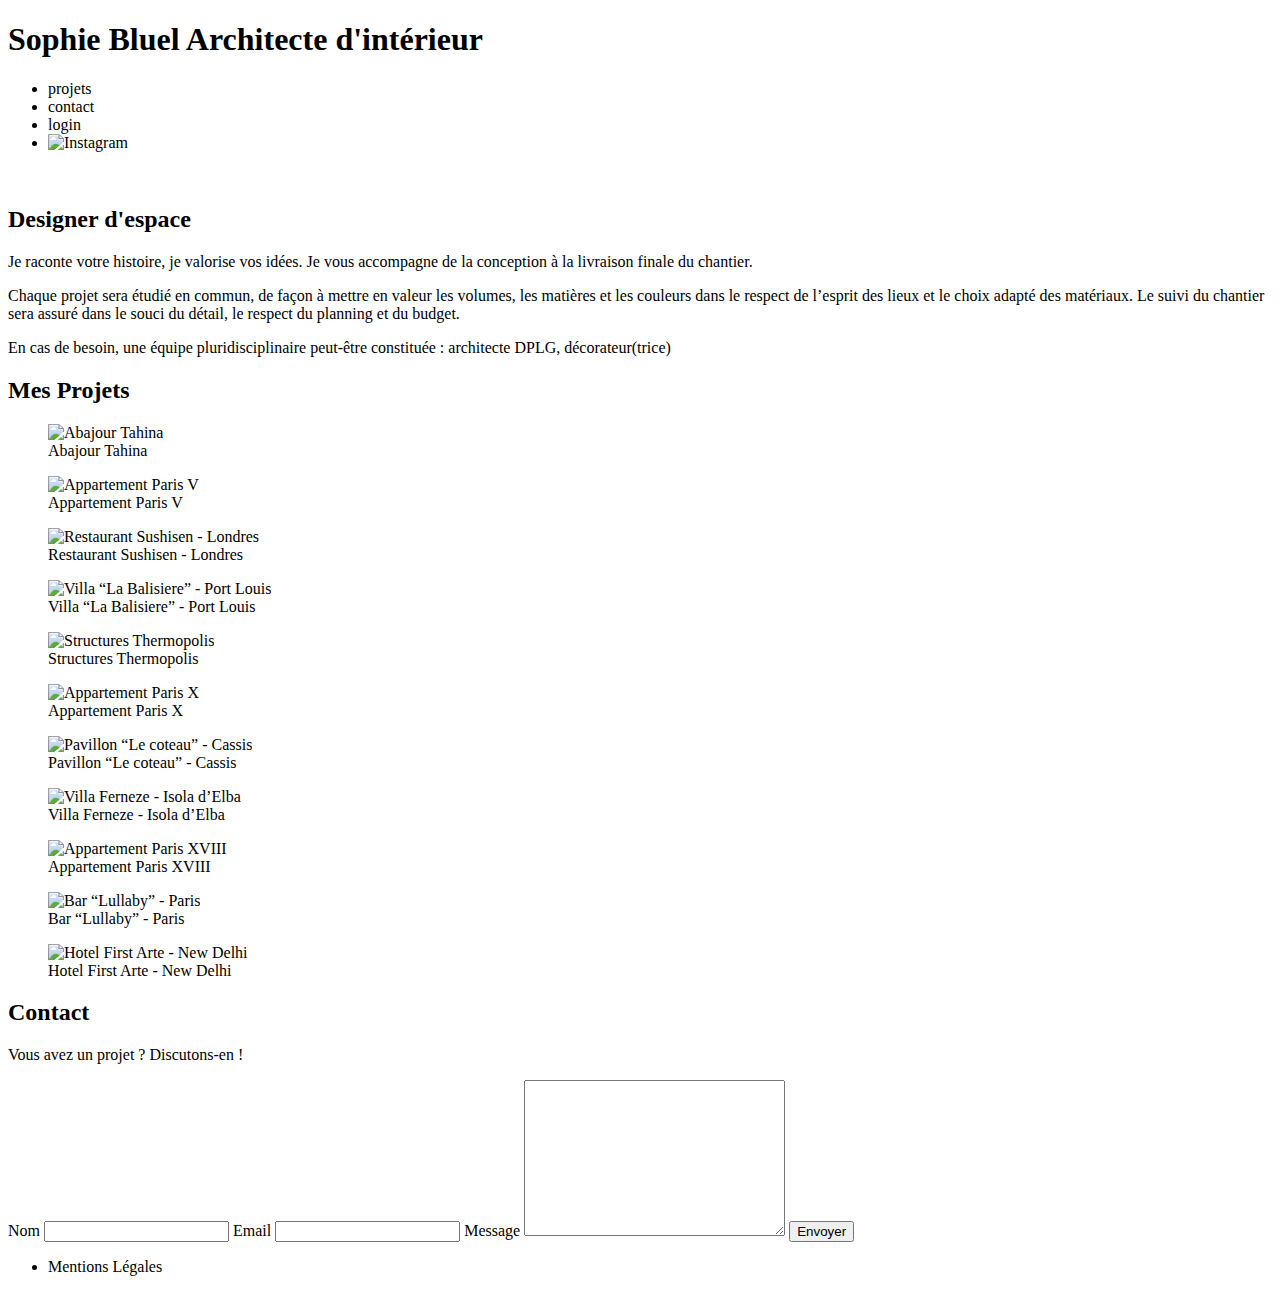
==== FrontEnd/index.html @ 4ad8ba9e "Ajout du code de base" ====
<!DOCTYPE html>
<html lang="fr">
    <head>
        <meta charset="UTF-8" />
        <title>Sophie Bluel - Architecte d'intérieur</title>
        <meta name="viewport" content="width=device-width, initial-scale=1.0" />
        <link rel="preconnect" href="https://fonts.googleapis.com" />
        <link rel="preconnect" href="https://fonts.gstatic.com" crossorigin />
        <link
            href="https://fonts.googleapis.com/css2?family=Syne:wght@700;800&family=Work+Sans&display=swap"
            rel="stylesheet" />
        <meta name="description" content="" />
        <link rel="stylesheet" href="./assets/style.css" />
    </head>
    <body>
        <header>
            <h1>
                Sophie Bluel
                <span>Architecte d'intérieur</span>
            </h1>
            <nav>
                <ul>
                    <li>projets</li>
                    <li>contact</li>
                    <li>login</li>
                    <li><img src="./assets/icons/instagram.png" alt="Instagram" /></li>
                </ul>
            </nav>
        </header>
        <main>
            <section id="introduction">
                <figure>
                    <img src="./assets/images/sophie-bluel.png" alt="" />
                </figure>
                <article>
                    <h2>Designer d'espace</h2>
                    <p>
                        Je raconte votre histoire, je valorise vos idées. Je vous accompagne de la conception à la
                        livraison finale du chantier.
                    </p>
                    <p>
                        Chaque projet sera étudié en commun, de façon à mettre en valeur les volumes, les matières et
                        les couleurs dans le respect de l’esprit des lieux et le choix adapté des matériaux. Le suivi du
                        chantier sera assuré dans le souci du détail, le respect du planning et du budget.
                    </p>
                    <p>
                        En cas de besoin, une équipe pluridisciplinaire peut-être constituée : architecte DPLG,
                        décorateur(trice)
                    </p>
                </article>
            </section>
            <section id="portfolio">
                <h2>Mes Projets</h2>
                <div class="gallery">
                    <figure>
                        <img src="assets/images/abajour-tahina.png" alt="Abajour Tahina" />
                        <figcaption>Abajour Tahina</figcaption>
                    </figure>
                    <figure>
                        <img src="assets/images/appartement-paris-v.png" alt="Appartement Paris V" />
                        <figcaption>Appartement Paris V</figcaption>
                    </figure>
                    <figure>
                        <img src="assets/images/restaurant-sushisen-londres.png" alt="Restaurant Sushisen - Londres" />
                        <figcaption>Restaurant Sushisen - Londres</figcaption>
                    </figure>
                    <figure>
                        <img src="assets/images/la-balisiere.png" alt="Villa “La Balisiere” - Port Louis" />
                        <figcaption>Villa “La Balisiere” - Port Louis</figcaption>
                    </figure>
                    <figure>
                        <img src="assets/images/structures-thermopolis.png" alt="Structures Thermopolis" />
                        <figcaption>Structures Thermopolis</figcaption>
                    </figure>
                    <figure>
                        <img src="assets/images/appartement-paris-x.png" alt="Appartement Paris X" />
                        <figcaption>Appartement Paris X</figcaption>
                    </figure>
                    <figure>
                        <img src="assets/images/le-coteau-cassis.png" alt="Pavillon “Le coteau” - Cassis" />
                        <figcaption>Pavillon “Le coteau” - Cassis</figcaption>
                    </figure>
                    <figure>
                        <img src="assets/images/villa-ferneze.png" alt="Villa Ferneze - Isola d’Elba" />
                        <figcaption>Villa Ferneze - Isola d’Elba</figcaption>
                    </figure>
                    <figure>
                        <img src="assets/images/appartement-paris-xviii.png" alt="Appartement Paris XVIII" />
                        <figcaption>Appartement Paris XVIII</figcaption>
                    </figure>
                    <figure>
                        <img src="assets/images/bar-lullaby-paris.png" alt="Bar “Lullaby” - Paris" />
                        <figcaption>Bar “Lullaby” - Paris</figcaption>
                    </figure>
                    <figure>
                        <img src="assets/images/hotel-first-arte-new-delhi.png" alt="Hotel First Arte - New Delhi" />
                        <figcaption>Hotel First Arte - New Delhi</figcaption>
                    </figure>
                </div>
            </section>
            <section id="contact">
                <h2>Contact</h2>
                <p>Vous avez un projet ? Discutons-en !</p>
                <form action="#" method="post">
                    <label for="name">Nom</label>
                    <input type="text" name="name" id="name" />
                    <label for="email">Email</label>
                    <input type="email" name="email" id="email" />
                    <label for="message">Message</label>
                    <textarea name="message" id="message" cols="30" rows="10"></textarea>
                    <input type="submit" value="Envoyer" />
                </form>
            </section>
        </main>

        <footer>
            <nav>
                <ul>
                    <li>Mentions Légales</li>
                </ul>
            </nav>
        </footer>
    </body>
</html>
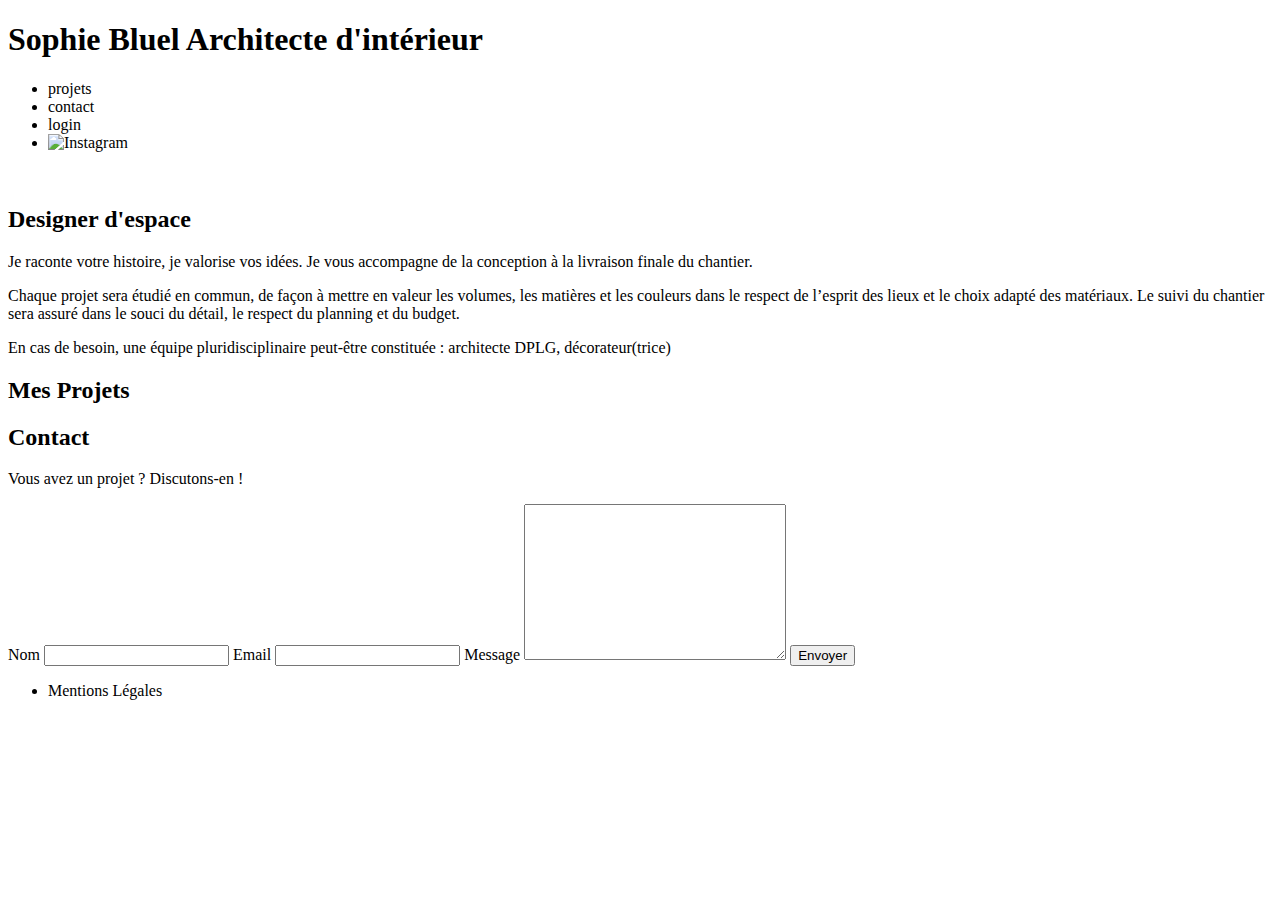
==== commit cf06096e: "Ajout des projects dynamiquement" ====
--- a/FrontEnd/index.html
+++ b/FrontEnd/index.html
@@ -51,52 +51,7 @@
             </section>
             <section id="portfolio">
                 <h2>Mes Projets</h2>
-                <div class="gallery">
-                    <figure>
-                        <img src="assets/images/abajour-tahina.png" alt="Abajour Tahina" />
-                        <figcaption>Abajour Tahina</figcaption>
-                    </figure>
-                    <figure>
-                        <img src="assets/images/appartement-paris-v.png" alt="Appartement Paris V" />
-                        <figcaption>Appartement Paris V</figcaption>
-                    </figure>
-                    <figure>
-                        <img src="assets/images/restaurant-sushisen-londres.png" alt="Restaurant Sushisen - Londres" />
-                        <figcaption>Restaurant Sushisen - Londres</figcaption>
-                    </figure>
-                    <figure>
-                        <img src="assets/images/la-balisiere.png" alt="Villa “La Balisiere” - Port Louis" />
-                        <figcaption>Villa “La Balisiere” - Port Louis</figcaption>
-                    </figure>
-                    <figure>
-                        <img src="assets/images/structures-thermopolis.png" alt="Structures Thermopolis" />
-                        <figcaption>Structures Thermopolis</figcaption>
-                    </figure>
-                    <figure>
-                        <img src="assets/images/appartement-paris-x.png" alt="Appartement Paris X" />
-                        <figcaption>Appartement Paris X</figcaption>
-                    </figure>
-                    <figure>
-                        <img src="assets/images/le-coteau-cassis.png" alt="Pavillon “Le coteau” - Cassis" />
-                        <figcaption>Pavillon “Le coteau” - Cassis</figcaption>
-                    </figure>
-                    <figure>
-                        <img src="assets/images/villa-ferneze.png" alt="Villa Ferneze - Isola d’Elba" />
-                        <figcaption>Villa Ferneze - Isola d’Elba</figcaption>
-                    </figure>
-                    <figure>
-                        <img src="assets/images/appartement-paris-xviii.png" alt="Appartement Paris XVIII" />
-                        <figcaption>Appartement Paris XVIII</figcaption>
-                    </figure>
-                    <figure>
-                        <img src="assets/images/bar-lullaby-paris.png" alt="Bar “Lullaby” - Paris" />
-                        <figcaption>Bar “Lullaby” - Paris</figcaption>
-                    </figure>
-                    <figure>
-                        <img src="assets/images/hotel-first-arte-new-delhi.png" alt="Hotel First Arte - New Delhi" />
-                        <figcaption>Hotel First Arte - New Delhi</figcaption>
-                    </figure>
-                </div>
+                <div class="gallery"></div>
             </section>
             <section id="contact">
                 <h2>Contact</h2>
@@ -120,5 +75,6 @@
                 </ul>
             </nav>
         </footer>
+        <script src="script.js"></script>
     </body>
 </html>
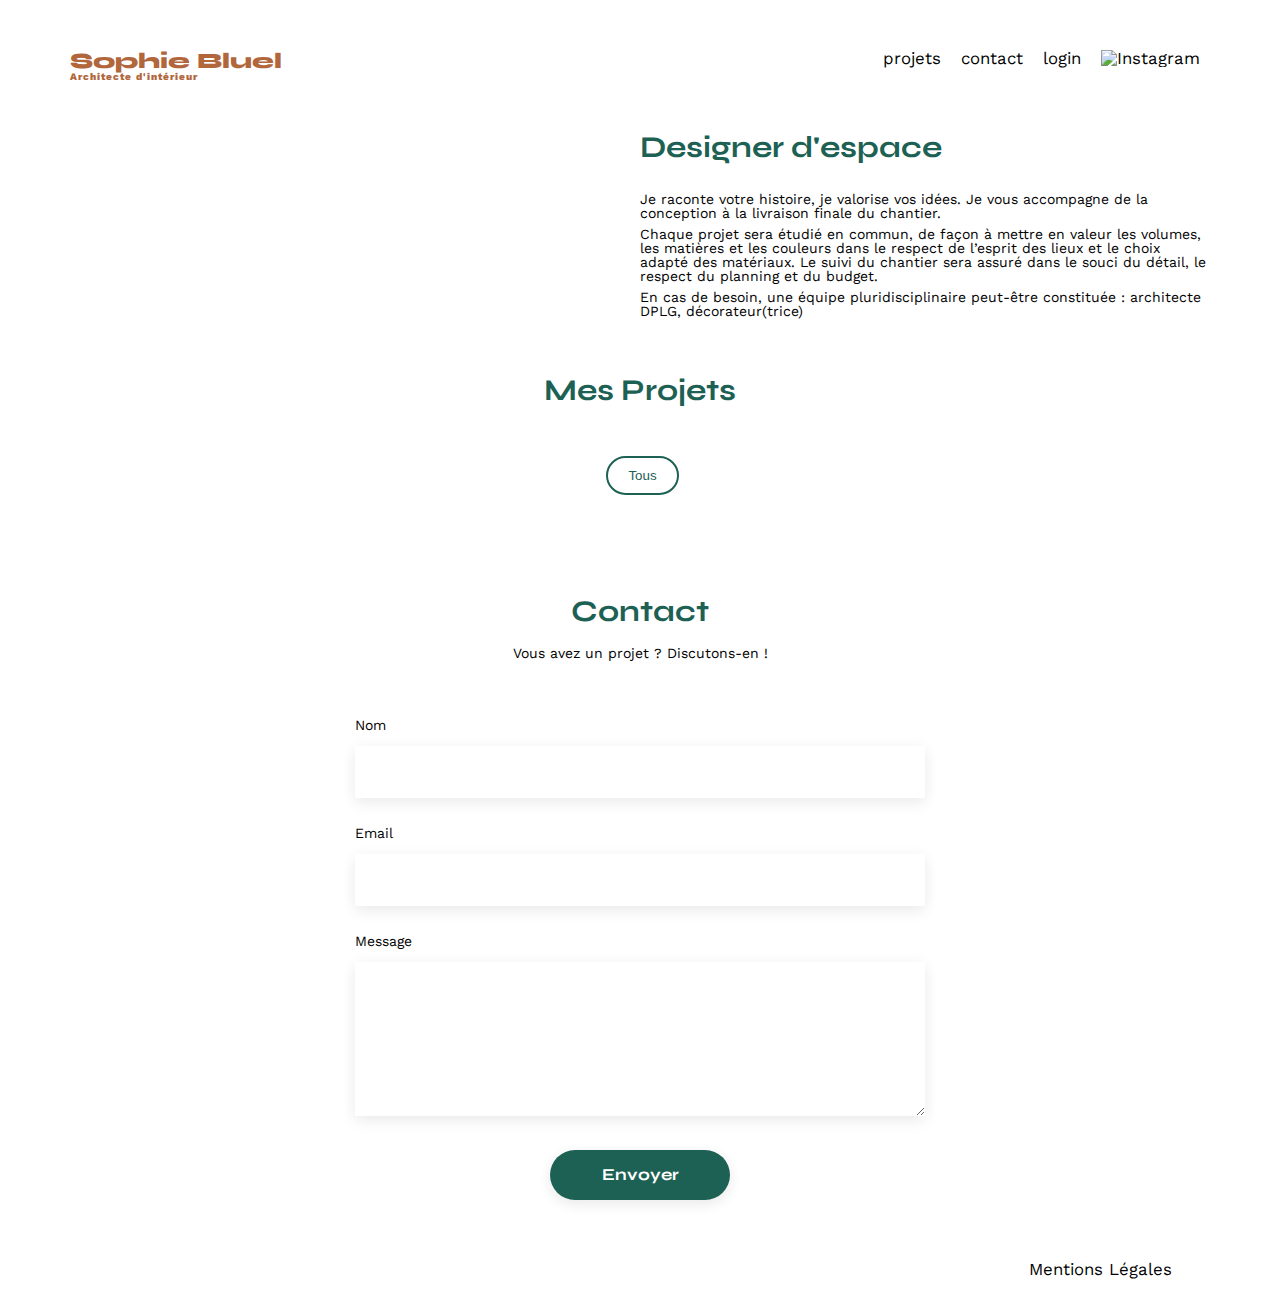
==== commit 9d2a2c75: "Ajout du filtre et des boutons dynamiquement" ====
--- a/FrontEnd/index.html
+++ b/FrontEnd/index.html
@@ -51,6 +51,7 @@
             </section>
             <section id="portfolio">
                 <h2>Mes Projets</h2>
+                <div class="filters"></div>
                 <div class="gallery"></div>
             </section>
             <section id="contact">
--- a/FrontEnd/assets/style.css
+++ b/FrontEnd/assets/style.css
@@ -0,0 +1,287 @@
+/* http://meyerweb.com/eric/tools/css/reset/
+   v2.0 | 20110126
+   License: none (public domain)
+*/
+
+html,
+body,
+div,
+span,
+applet,
+object,
+iframe,
+h1,
+h2,
+h3,
+h4,
+h5,
+h6,
+p,
+blockquote,
+pre,
+a,
+abbr,
+acronym,
+address,
+big,
+cite,
+code,
+del,
+dfn,
+em,
+img,
+ins,
+kbd,
+q,
+s,
+samp,
+small,
+strike,
+strong,
+sub,
+sup,
+tt,
+var,
+b,
+u,
+i,
+center,
+dl,
+dt,
+dd,
+ol,
+ul,
+li,
+fieldset,
+form,
+label,
+legend,
+table,
+caption,
+tbody,
+tfoot,
+thead,
+tr,
+th,
+td,
+article,
+aside,
+canvas,
+details,
+embed,
+figure,
+figcaption,
+footer,
+header,
+hgroup,
+menu,
+nav,
+output,
+ruby,
+section,
+summary,
+time,
+mark,
+audio,
+video {
+    margin: 0;
+    padding: 0;
+    border: 0;
+    font-size: 100%;
+    font: inherit;
+    vertical-align: baseline;
+}
+/* HTML5 display-role reset for older browsers */
+article,
+aside,
+details,
+figcaption,
+figure,
+footer,
+header,
+hgroup,
+menu,
+nav,
+section {
+    display: block;
+}
+body {
+    line-height: 1;
+}
+ol,
+ul {
+    list-style: none;
+}
+blockquote,
+q {
+    quotes: none;
+}
+blockquote:before,
+blockquote:after,
+q:before,
+q:after {
+    content: "";
+    content: none;
+}
+table {
+    border-collapse: collapse;
+    border-spacing: 0;
+}
+/** end reset css**/
+body {
+    max-width: 1140px;
+    margin: auto;
+    font-family: "Work Sans";
+    font-size: 14px;
+}
+header {
+    display: flex;
+    justify-content: space-between;
+    margin: 50px 0;
+}
+section {
+    margin: 50px 0;
+}
+
+h1 {
+    display: flex;
+    flex-direction: column;
+    font-family: "Syne";
+    font-size: 22px;
+    font-weight: 800;
+    color: #b1663c;
+}
+
+h1 > span {
+    font-family: "Work Sans";
+    font-size: 10px;
+    letter-spacing: 0.1em;
+}
+
+h2 {
+    font-family: "Syne";
+    font-weight: 700;
+    font-size: 30px;
+    color: #1d6154;
+}
+nav ul {
+    display: flex;
+    align-items: center;
+    list-style-type: none;
+}
+nav li {
+    padding: 0 10px;
+    font-size: 1.2em;
+}
+
+li:hover {
+    color: #b1663c;
+}
+#introduction {
+    display: flex;
+    align-items: center;
+}
+#introduction figure {
+    flex: 1;
+}
+#introduction img {
+    display: block;
+    margin: auto;
+    width: 80%;
+}
+
+#introduction article {
+    flex: 1;
+}
+#introduction h2 {
+    margin-bottom: 1em;
+}
+
+#introduction p {
+    margin-bottom: 0.5em;
+}
+#portfolio h2 {
+    text-align: center;
+    margin-bottom: 1em;
+}
+.gallery {
+    width: 100%;
+    display: grid;
+    grid-template-columns: 1fr 1fr 1fr;
+    grid-column-gap: 20px;
+    grid-row-gap: 20px;
+}
+
+.gallery img {
+    width: 100%;
+}
+#contact {
+    width: 50%;
+    margin: auto;
+}
+#contact > * {
+    text-align: center;
+}
+#contact h2 {
+    margin-bottom: 20px;
+}
+#contact form {
+    text-align: left;
+    margin-top: 30px;
+    display: flex;
+    flex-direction: column;
+}
+
+#contact input {
+    height: 50px;
+    font-size: 1.2em;
+    border: none;
+    box-shadow: 0px 4px 14px rgba(0, 0, 0, 0.09);
+}
+#contact label {
+    margin: 2em 0 1em 0;
+}
+#contact textarea {
+    border: none;
+    box-shadow: 0px 4px 14px rgba(0, 0, 0, 0.09);
+}
+
+input[type="submit"] {
+    font-family: "Syne";
+    font-weight: 700;
+    color: white;
+    background-color: #1d6154;
+    margin: 2em auto;
+    width: 180px;
+    text-align: center;
+    border-radius: 60px;
+}
+
+footer nav ul {
+    display: flex;
+    justify-content: flex-end;
+    margin: 2em;
+}
+
+.filters {
+    display: flex;
+    flex-wrap: wrap;
+    justify-content: center;
+    align-items: center;
+    margin: 51px;
+}
+
+.filters button {
+    margin-left: 5px;
+    padding: 10px 20px;
+    border: 2px solid #1d6154;
+    border-radius: 20px;
+    background-color: white;
+    color: #1d6154;
+    cursor: pointer;
+}
+
+.filters button.active {
+    background-color: #1d6154;
+    color: white;
+}
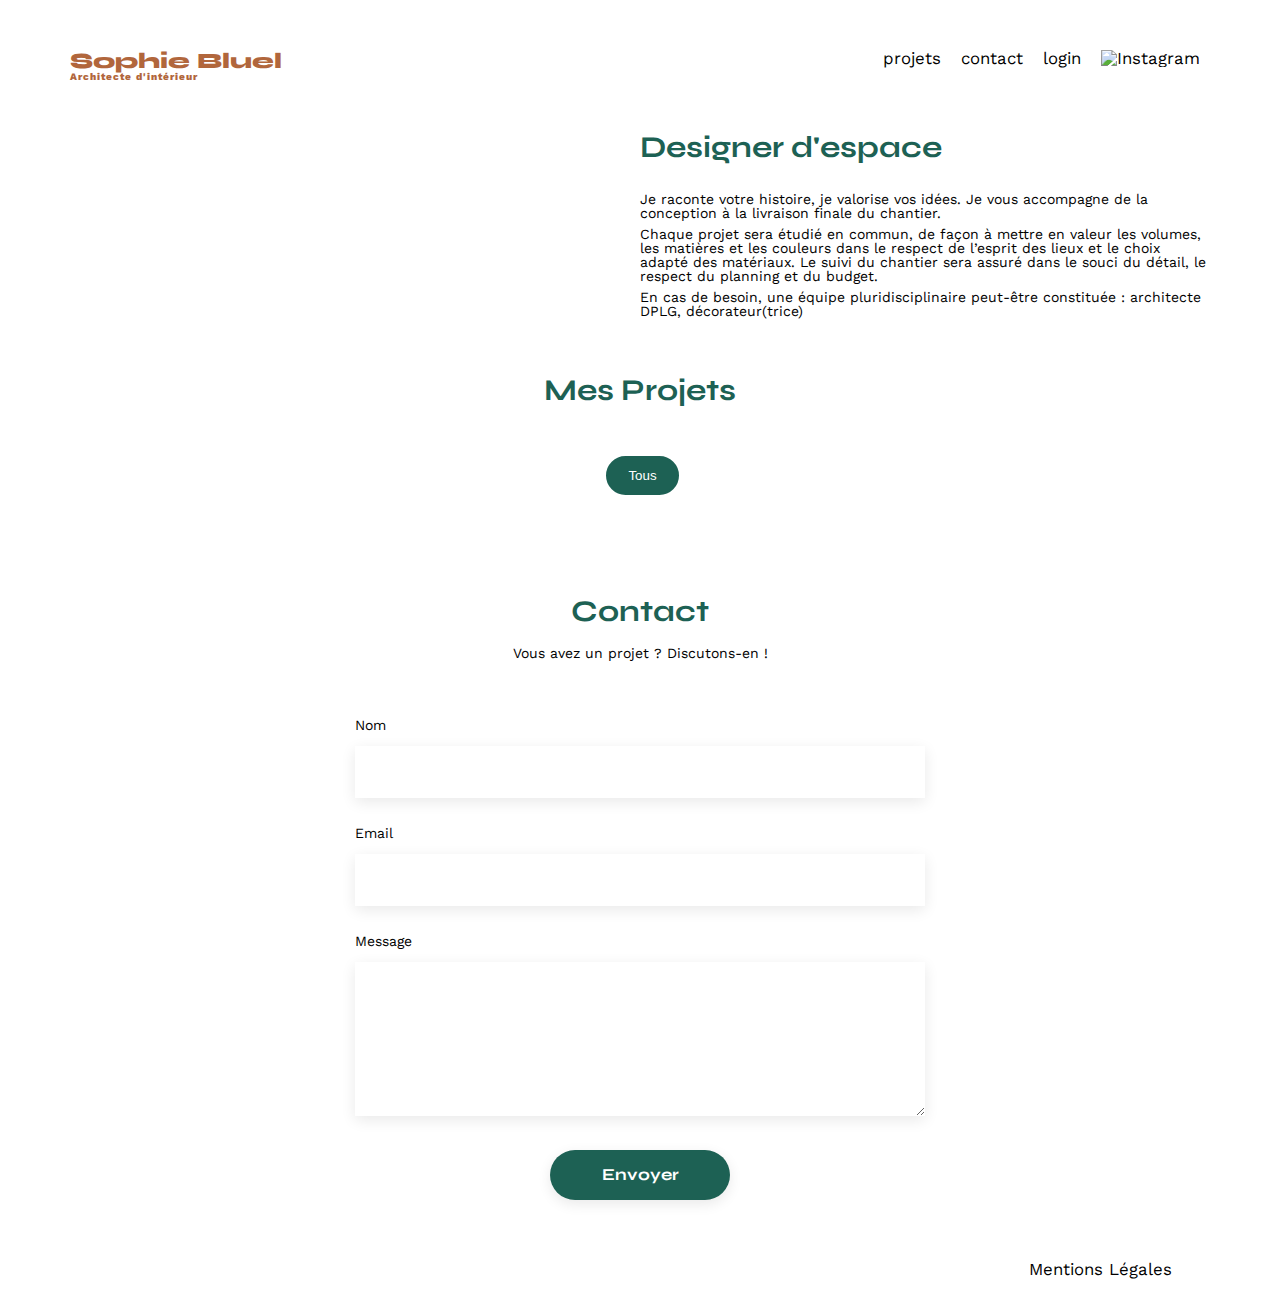
==== commit 3afd99ec: "Ajout du login logout mode admin et suppression des projets" ====
--- a/FrontEnd/index.html
+++ b/FrontEnd/index.html
@@ -4,6 +4,7 @@
         <meta charset="UTF-8" />
         <title>Sophie Bluel - Architecte d'intérieur</title>
         <meta name="viewport" content="width=device-width, initial-scale=1.0" />
+        <script src="https://kit.fontawesome.com/c728df9104.js" crossorigin="anonymous"></script>
         <link rel="preconnect" href="https://fonts.googleapis.com" />
         <link rel="preconnect" href="https://fonts.gstatic.com" crossorigin />
         <link
@@ -13,6 +14,13 @@
         <link rel="stylesheet" href="./assets/style.css" />
     </head>
     <body>
+        <div class="mode__edition__bar">
+            <span>
+                <i class="fa-regular fa-pen-to-square"></i>
+                Mode édition
+            </span>
+            <button id="publier__button">Publier les changements</button>
+        </div>
         <header>
             <h1>
                 Sophie Bluel
@@ -22,7 +30,9 @@
                 <ul>
                     <li>projets</li>
                     <li>contact</li>
-                    <li>login</li>
+                    <li id="login__button" class="logout__button">
+                        <a href="login.html">login</a>
+                    </li>
                     <li><img src="./assets/icons/instagram.png" alt="Instagram" /></li>
                 </ul>
             </nav>
@@ -67,6 +77,40 @@
                     <input type="submit" value="Envoyer" />
                 </form>
             </section>
+            <div id="modal" class="modal">
+                <div class="modal__content">
+                    <span class="close__button">&times;</span>
+                    <h2>Galerie Photo</h2>
+                    <div class="project__list"></div>
+                    <div id="add__photo__form">
+                        <input type="submit" value="Ajouter une photo" />
+                    </div>
+                    <p id="delete__gallery__text">Supprimer la galerie</p>
+                </div>
+            </div>
+            <div id="add__photo__modal" class="modal">
+                <div class="modal__content add__photo__modal__content">
+                    <span class="close__button">&times;</span>
+                    <h2>Ajout photo</h2>
+                    <div class="upload__area">
+                        <div class="upload__rectangle">
+                            <div id="uploaded__image__container"></div>
+                            <input type="file" id="image__input" accept="image/*" style="display: none" />
+                            <label for="image__input" id="upload__label" class="upload__button">+ Ajouter photo</label>
+                            <p id="upload__info">jpg, png : 4mo max</p>
+                        </div>
+                        <form action="#">
+                            <label for="title">Titre</label>
+                            <input type="text" name="title" id="title" />
+                            <label for="categorie">Catégorie</label>
+                            <input type="text" name="categorie" id="categorie" />
+                        </form>
+                        <div id="valider">
+                            <input type="submit" value="Valider" />
+                        </div>
+                    </div>
+                </div>
+            </div>
         </main>
 
         <footer>
--- a/FrontEnd/assets/style.css
+++ b/FrontEnd/assets/style.css
@@ -285,3 +285,274 @@
     background-color: #1d6154;
     color: white;
 }
+
+a {
+    text-decoration: none;
+    color: inherit;
+}
+
+.login__page {
+    flex: 1;
+    display: flex;
+    justify-content: center;
+    align-items: center;
+}
+
+.login__container {
+    text-align: center;
+    width: 300px;
+}
+
+#login form {
+    display: flex;
+    flex-direction: column;
+    align-items: center;
+    margin-top: 20px;
+    margin-bottom: 20px;
+}
+
+#login label {
+    text-align: left;
+    width: 379px;
+}
+
+#login input {
+    width: 379px;
+    height: 51px;
+    margin: 5px 0;
+    padding: 5px;
+    font-size: 1em;
+    border: none;
+    box-shadow: 0px 4px 14px rgba(0, 0, 0, 0.09);
+}
+
+.shake {
+    animation: shake 0.2s ease-in-out;
+}
+
+@keyframes shake {
+    0%,
+    100% {
+        transform: translateX(0);
+    }
+    10%,
+    30%,
+    50%,
+    70%,
+    90% {
+        transform: translateX(-5px);
+    }
+    20%,
+    40%,
+    60%,
+    80% {
+        transform: translateX(5px);
+    }
+}
+
+.modal {
+    display: none;
+    position: fixed;
+    z-index: 1;
+    left: 0;
+    top: 0;
+    width: 100%;
+    height: 100%;
+    overflow: auto;
+    background-color: rgba(0, 0, 0, 0.4);
+}
+
+.modal__content {
+    display: flex;
+    flex-direction: column;
+    justify-content: center;
+    align-items: center;
+    flex-grow: 1;
+    background-color: white;
+    margin: 10% auto;
+    padding: 20px;
+    border: 1px solid #888;
+    width: 60%;
+    border-radius: 10px;
+    position: relative;
+}
+
+.close__button {
+    color: #aaa;
+    position: absolute;
+    top: 10px;
+    right: 10px;
+    font-size: 28px;
+    font-weight: bold;
+    cursor: pointer;
+}
+
+#add__photo__form input {
+    height: 51px;
+    border: none;
+    cursor: pointer;
+}
+
+#delete__gallery__text {
+    color: red;
+    margin-top: 10px;
+}
+
+.mode__edition__bar {
+    display: none;
+    background-color: black;
+    color: white;
+    text-align: center;
+    padding: 10px;
+    position: fixed;
+    top: 0;
+    left: 0;
+    width: 100%;
+    z-index: 1000;
+}
+
+.mode__edition__bar span {
+    font-weight: bold;
+}
+
+#publier__button {
+    background-color: white;
+    color: black;
+    border: none;
+    padding: 5px 15px;
+    border-radius: 20px;
+    margin-left: 10px;
+    cursor: pointer;
+}
+
+.logout__button {
+    cursor: pointer;
+}
+
+.project__list {
+    display: flex;
+    flex-wrap: wrap;
+    justify-content: center;
+    width: 60%;
+    padding-bottom: 47px;
+    padding-top: 47px;
+    border-bottom: solid #b3b3b3;
+}
+
+.project__list div {
+    width: calc(20% - 20px);
+    max-width: 100%;
+    height: auto;
+    margin: 10px;
+    position: relative;
+}
+
+.project__list img {
+    max-width: 100%;
+    height: auto;
+    margin: 10px;
+    position: relative;
+}
+
+.project__list i {
+    position: absolute;
+    top: 12px;
+    right: -8px;
+    color: white;
+    cursor: pointer;
+    background-color: black;
+    padding: 4px;
+    border-radius: 4px;
+}
+
+#add__photo__modal {
+    display: none;
+    position: fixed;
+    z-index: 1;
+    left: 0;
+    top: 0;
+    width: 100%;
+    height: 100%;
+    overflow: auto;
+    background-color: rgba(0, 0, 0, 0.4);
+}
+
+#add__photo__modal form {
+    display: flex;
+    flex-direction: column;
+    align-items: center;
+    margin-top: 20px;
+    margin-bottom: 20px;
+    border-bottom: solid #b3b3b3;
+    padding-bottom: 47px;
+    padding-top: 47px;
+}
+
+#add__photo__modal label {
+    text-align: left;
+    width: 379px;
+}
+#add__photo__modal input {
+    width: 379px;
+    height: 51px;
+    margin: 5px 0;
+    padding: 5px;
+    font-size: 1em;
+    border: none;
+    box-shadow: 0px 4px 14px rgba(0, 0, 0, 0.09);
+}
+
+.add__photo__modal__content {
+    position: absolute;
+    top: 50%;
+    left: 50%;
+    transform: translate(-50%, -50%);
+    background-color: white;
+    padding: 20px;
+    border-radius: 10px;
+    box-shadow: 0px 0px 10px rgba(0, 0, 0, 0.5);
+}
+
+.close__button {
+    position: absolute;
+    top: 10px;
+    right: 10px;
+    font-size: 20px;
+    cursor: pointer;
+}
+
+.upload__area {
+    margin-top: 20px;
+}
+
+.upload__rectangle {
+    background-color: #f0f5f9;
+    padding: 20px;
+    border-radius: 10px;
+    display: flex;
+    flex-direction: column;
+    align-items: center;
+}
+
+.upload__button {
+    background-color: #cbd6dc;
+    color: #306568;
+    font-weight: bold;
+    border: none;
+    padding: 10px 20px;
+    border-radius: 20px;
+    cursor: pointer;
+    margin-bottom: 10px;
+}
+
+.uploaded__image {
+    max-width: 100%;
+    max-height: 200px;
+    margin-bottom: 10px;
+}
+
+#valider {
+    display: flex;
+    justify-content: center;
+    align-items: center;
+}
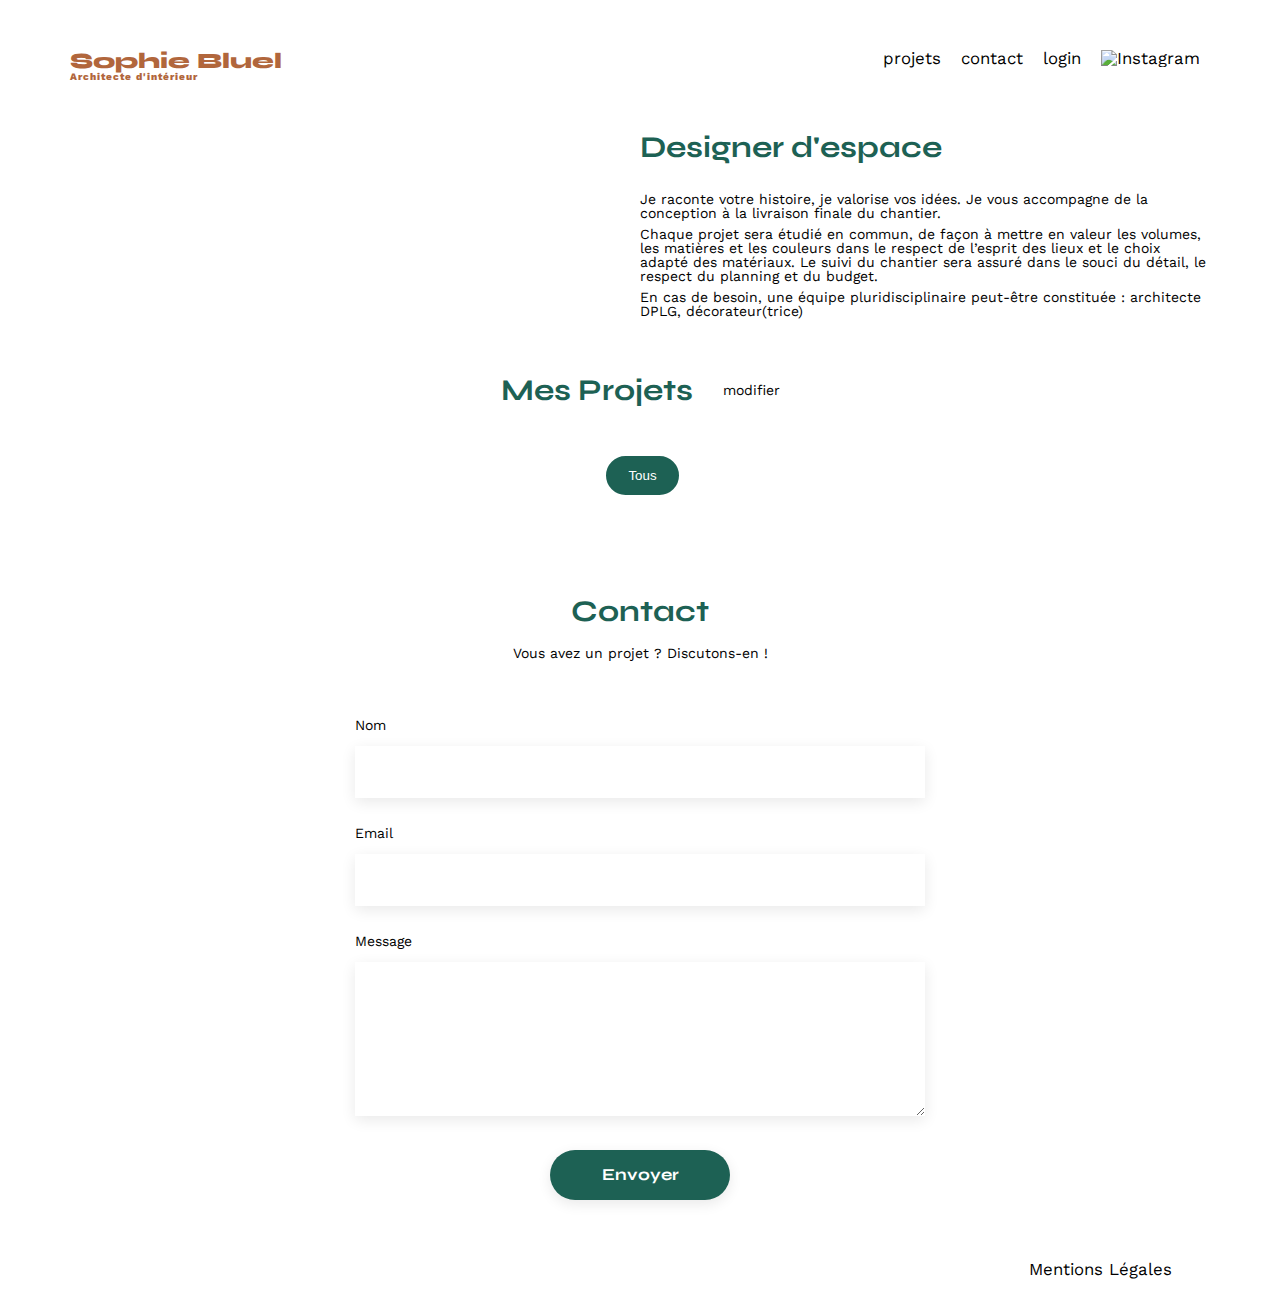
==== commit aeb76c05: "Ajout de la fermeture de la modal lors du click en dehors et modification légère style" ====
--- a/FrontEnd/index.html
+++ b/FrontEnd/index.html
@@ -60,7 +60,13 @@
                 </article>
             </section>
             <section id="portfolio">
-                <h2>Mes Projets</h2>
+                <div class="portfolio__title">
+                    <h2>Mes Projets</h2>
+                    <div id="modifier__button">
+                        <i class="fa-regular fa-pen-to-square"></i>
+                        modifier
+                    </div>
+                </div>
                 <div class="filters"></div>
                 <div class="gallery"></div>
             </section>
@@ -95,6 +101,9 @@
                     <div class="upload__area">
                         <div class="upload__rectangle">
                             <div id="uploaded__image__container"></div>
+                            <div class="uploaded__image__container__icon">
+                                <i class="fa-regular fa-image"></i>
+                            </div>
                             <input type="file" id="image__input" accept="image/*" style="display: none" />
                             <label for="image__input" id="upload__label" class="upload__button">+ Ajouter photo</label>
                             <p id="upload__info">jpg, png : 4mo max</p>
@@ -103,9 +112,9 @@
                             <label for="title">Titre</label>
                             <input type="text" name="title" id="title" />
                             <label for="categorie">Catégorie</label>
-                            <input type="text" name="categorie" id="categorie" />
+                            <select name="categorie" id="categorie"></select>
                         </form>
-                        <div id="valider">
+                        <div id="validate__project">
                             <input type="submit" value="Valider" />
                         </div>
                     </div>
--- a/FrontEnd/assets/style.css
+++ b/FrontEnd/assets/style.css
@@ -202,7 +202,14 @@
 }
 #portfolio h2 {
     text-align: center;
+    margin-right: 30px;
+}
+.portfolio__title {
+    display: flex;
+    justify-content: center;
+    align-items: center;
     margin-bottom: 1em;
+    cursor: pointer;
 }
 .gallery {
     width: 100%;
@@ -477,15 +484,25 @@
     background-color: rgba(0, 0, 0, 0.4);
 }
 
+.fa-image {
+    height: 58px;
+    width: 58px;
+    font-size: 100px;
+    color: #b9c5cc;
+}
+.uploaded__image__container__icon {
+    position: relative;
+    margin-bottom: 20px;
+    left: -15px;
+}
+
 #add__photo__modal form {
     display: flex;
     flex-direction: column;
     align-items: center;
-    margin-top: 20px;
-    margin-bottom: 20px;
     border-bottom: solid #b3b3b3;
-    padding-bottom: 47px;
-    padding-top: 47px;
+    padding-bottom: 40px;
+    padding-top: 40px;
 }
 
 #add__photo__modal label {
@@ -495,11 +512,24 @@
 #add__photo__modal input {
     width: 379px;
     height: 51px;
-    margin: 5px 0;
+    margin: 10px 0;
     padding: 5px;
     font-size: 1em;
     border: none;
     box-shadow: 0px 4px 14px rgba(0, 0, 0, 0.09);
+}
+
+#add__photo__modal select {
+    width: 379px;
+    height: 51px;
+    margin: 10px 0;
+    padding: 5px;
+    font-size: 1em;
+    border: none;
+    box-shadow: 0px 4px 14px rgba(0, 0, 0, 0.09);
+    appearance: none;
+    -webkit-appearance: none;
+    -moz-appearance: none;
 }
 
 .add__photo__modal__content {
@@ -556,3 +586,9 @@
     justify-content: center;
     align-items: center;
 }
+
+#validate__project {
+    display: flex;
+    justify-content: center;
+    align-items: center;
+}
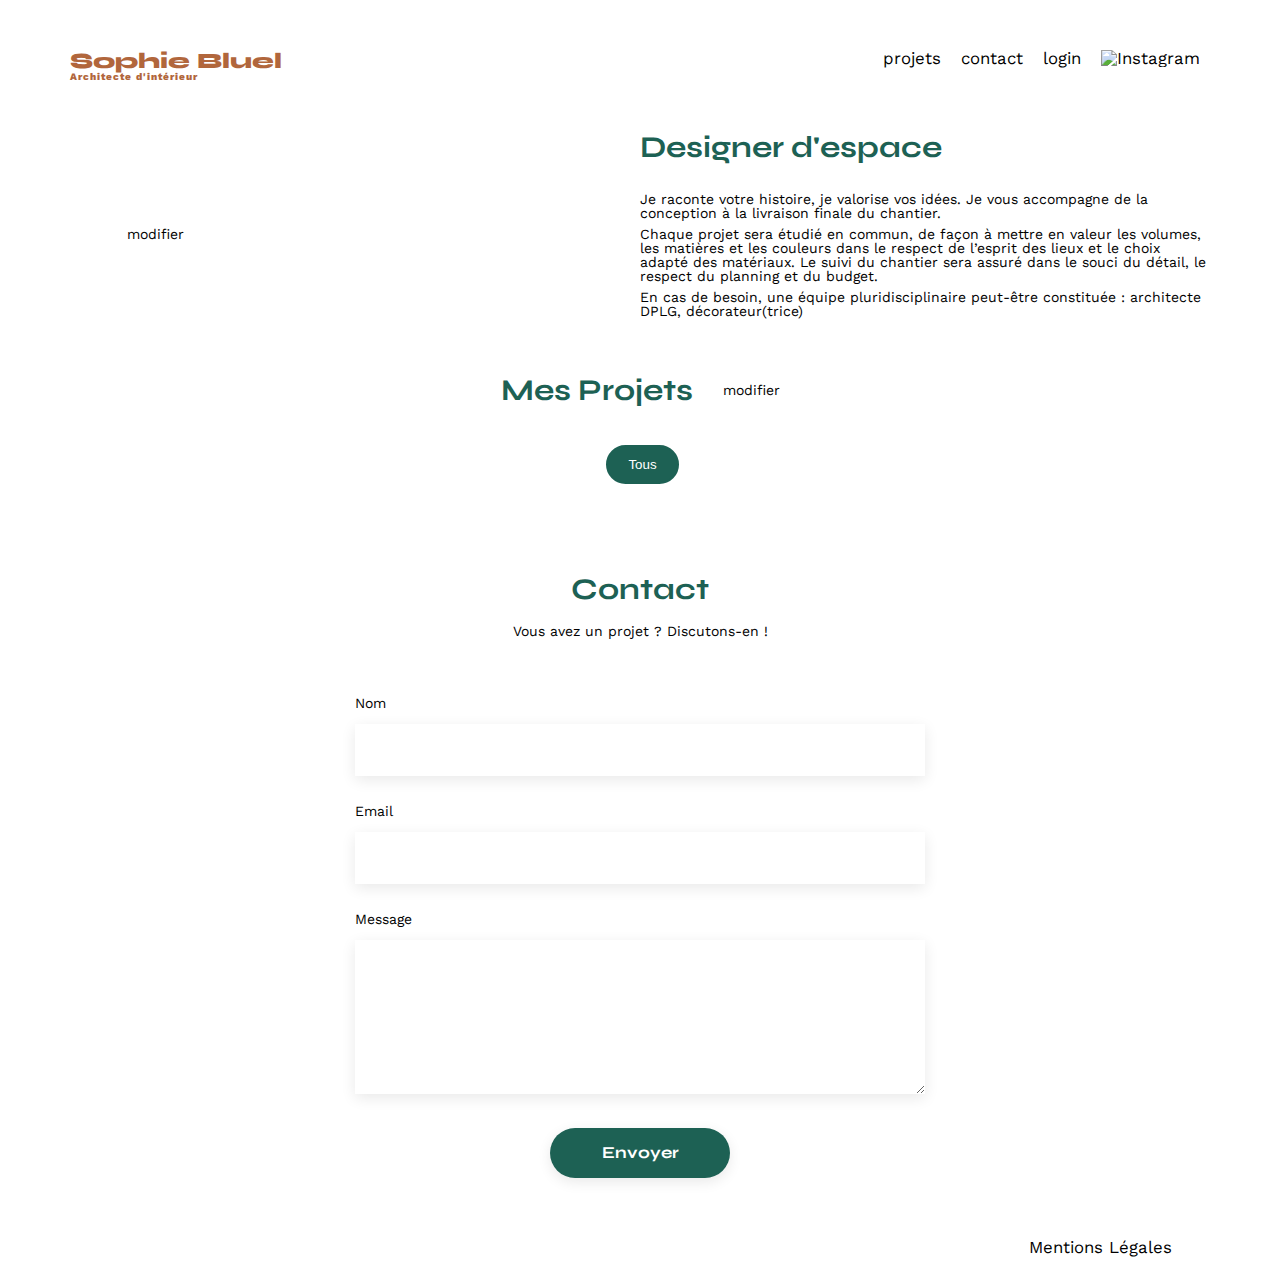
==== commit c6cf746e: "hotfix doublon filters & style modification" ====
--- a/FrontEnd/index.html
+++ b/FrontEnd/index.html
@@ -41,6 +41,10 @@
             <section id="introduction">
                 <figure>
                     <img src="./assets/images/sophie-bluel.png" alt="" />
+                    <div class="modifier__under__image">
+                        <i class="fa-regular fa-pen-to-square"></i>
+                        modifier
+                    </div>
                 </figure>
                 <article>
                     <h2>Designer d'espace</h2>
@@ -88,7 +92,7 @@
                     <span class="close__button">&times;</span>
                     <h2>Galerie Photo</h2>
                     <div class="project__list"></div>
-                    <div id="add__photo__form">
+                    <div id="open__add__photo__form">
                         <input type="submit" value="Ajouter une photo" />
                     </div>
                     <p id="delete__gallery__text">Supprimer la galerie</p>
--- a/FrontEnd/assets/style.css
+++ b/FrontEnd/assets/style.css
@@ -184,6 +184,12 @@
 #introduction figure {
     flex: 1;
 }
+
+.modifier__under__image {
+    margin-left: 10%;
+    margin-top: 10px;
+    cursor: pointer;
+}
 #introduction img {
     display: block;
     margin: auto;
@@ -210,6 +216,7 @@
     align-items: center;
     margin-bottom: 1em;
     cursor: pointer;
+    margin: 0;
 }
 .gallery {
     width: 100%;
@@ -275,7 +282,7 @@
     flex-wrap: wrap;
     justify-content: center;
     align-items: center;
-    margin: 51px;
+    margin: 40px;
 }
 
 .filters button {
@@ -384,8 +391,14 @@
     position: relative;
 }
 
+.modal__content h2 {
+    font-family: Work Sans;
+    color: black;
+    padding-top: 20px;
+}
+
 .close__button {
-    color: #aaa;
+    color: black;
     position: absolute;
     top: 10px;
     right: 10px;
@@ -394,10 +407,13 @@
     cursor: pointer;
 }
 
-#add__photo__form input {
-    height: 51px;
-    border: none;
-    cursor: pointer;
+#open__add__photo__form input {
+    height: 36px;
+    width: 237px;
+    border: none;
+    cursor: pointer;
+    margin-bottom: 20px;
+    margin-top: 25px;
 }
 
 #delete__gallery__text {
@@ -441,30 +457,31 @@
     flex-wrap: wrap;
     justify-content: center;
     width: 60%;
-    padding-bottom: 47px;
-    padding-top: 47px;
+    padding-bottom: 30px;
+    padding-top: 30px;
     border-bottom: solid #b3b3b3;
 }
 
 .project__list div {
-    width: calc(20% - 20px);
+    width: calc(20% - 12px);
     max-width: 100%;
     height: auto;
-    margin: 10px;
+    margin: 6px;
     position: relative;
+    box-sizing: border-box;
 }
 
 .project__list img {
     max-width: 100%;
     height: auto;
-    margin: 10px;
+    margin: 6px;
     position: relative;
 }
 
 .project__list i {
     position: absolute;
-    top: 12px;
-    right: -8px;
+    top: 8px;
+    right: -3px;
     color: white;
     cursor: pointer;
     background-color: black;
@@ -534,7 +551,7 @@
 
 .add__photo__modal__content {
     position: absolute;
-    top: 50%;
+    top: 25%;
     left: 50%;
     transform: translate(-50%, -50%);
     background-color: white;
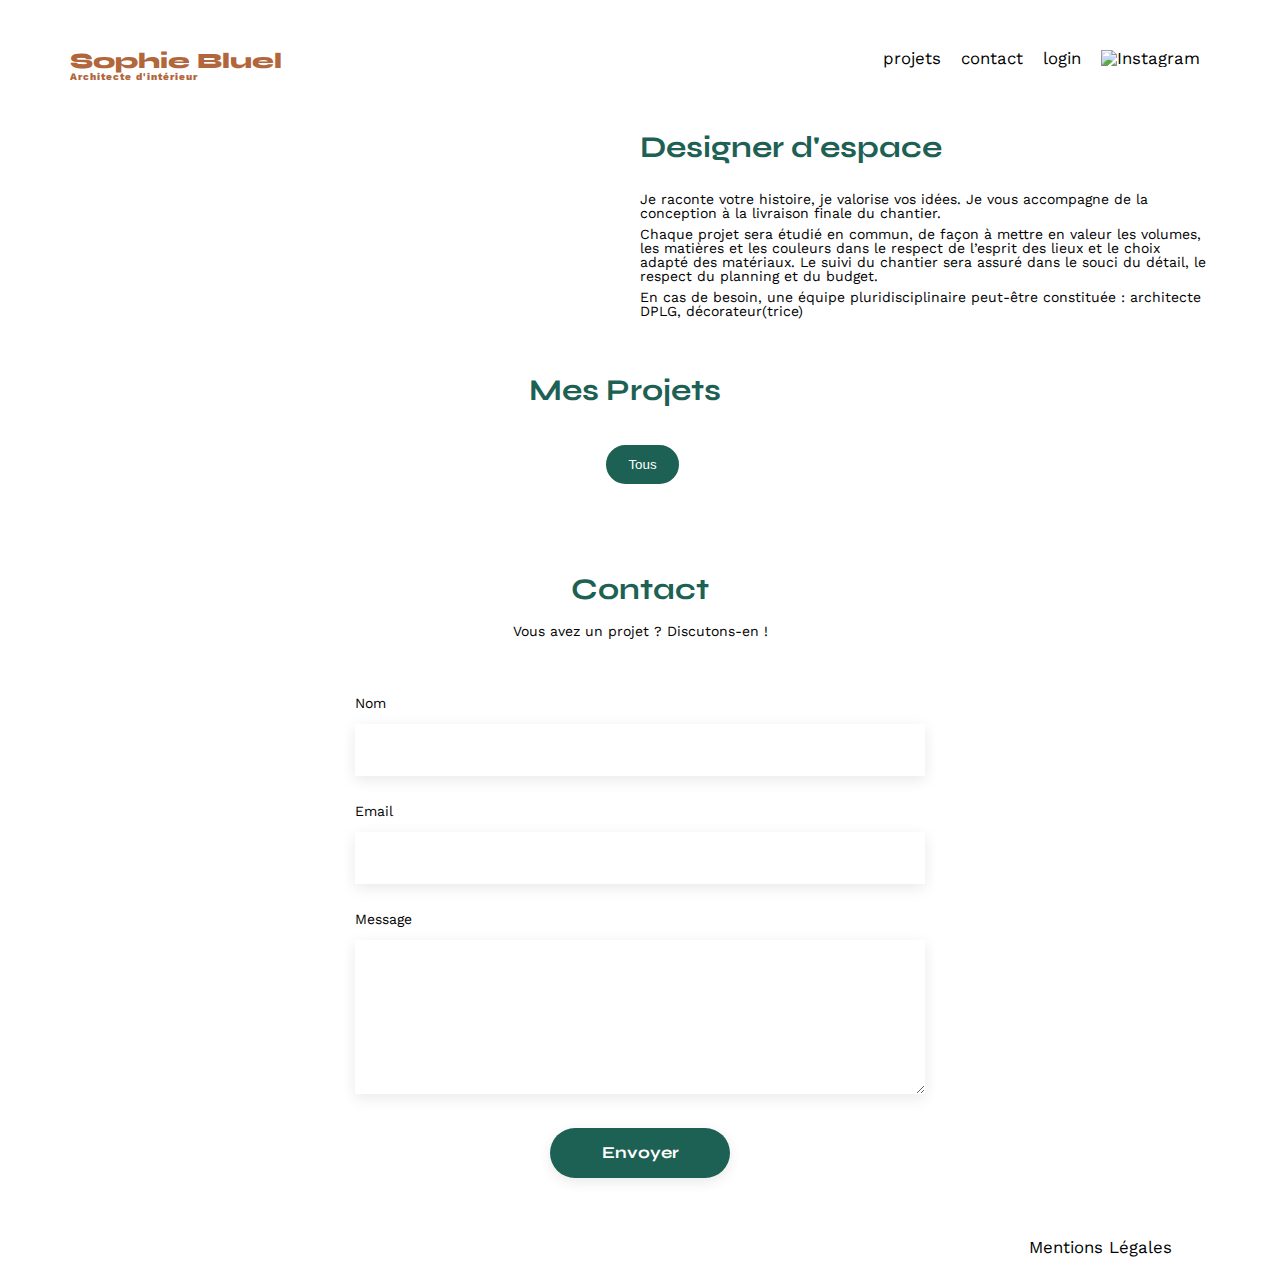
==== commit 2cfab3f9: "Ajout message erreur envoi projet et retrait affichage modifier hors token" ====
--- a/FrontEnd/index.html
+++ b/FrontEnd/index.html
@@ -121,6 +121,7 @@
                         <div id="validate__project">
                             <input type="submit" value="Valider" />
                         </div>
+                        <p class="error__message">Le formulaire n'est pas rempli.</p>
                     </div>
                 </div>
             </div>
--- a/FrontEnd/assets/style.css
+++ b/FrontEnd/assets/style.css
@@ -186,9 +186,14 @@
 }
 
 .modifier__under__image {
+    display: none;
     margin-left: 10%;
     margin-top: 10px;
     cursor: pointer;
+}
+
+#modifier__button {
+    display: none;
 }
 #introduction img {
     display: block;
@@ -604,6 +609,13 @@
     align-items: center;
 }
 
+.error__message {
+    display: none;
+    align-items: center;
+    justify-content: center;
+    color: red;
+}
+
 #validate__project {
     display: flex;
     justify-content: center;
